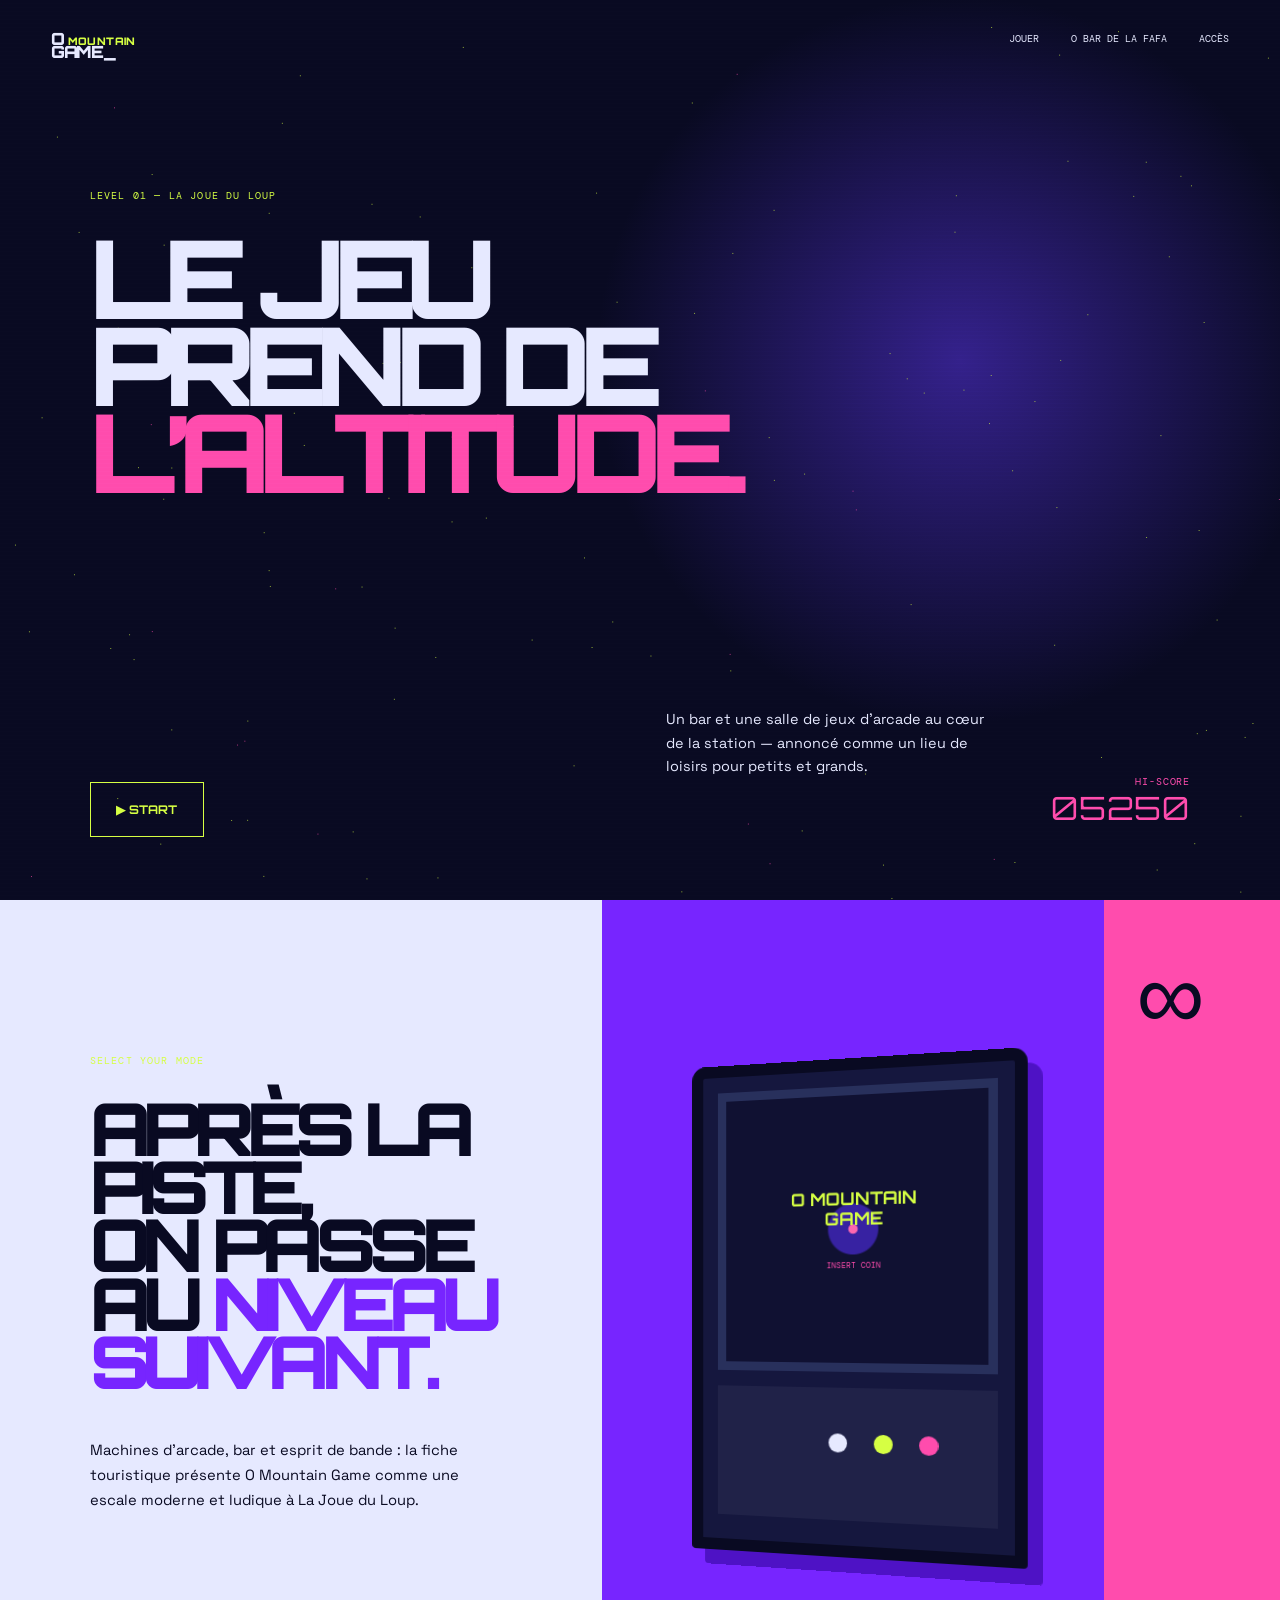
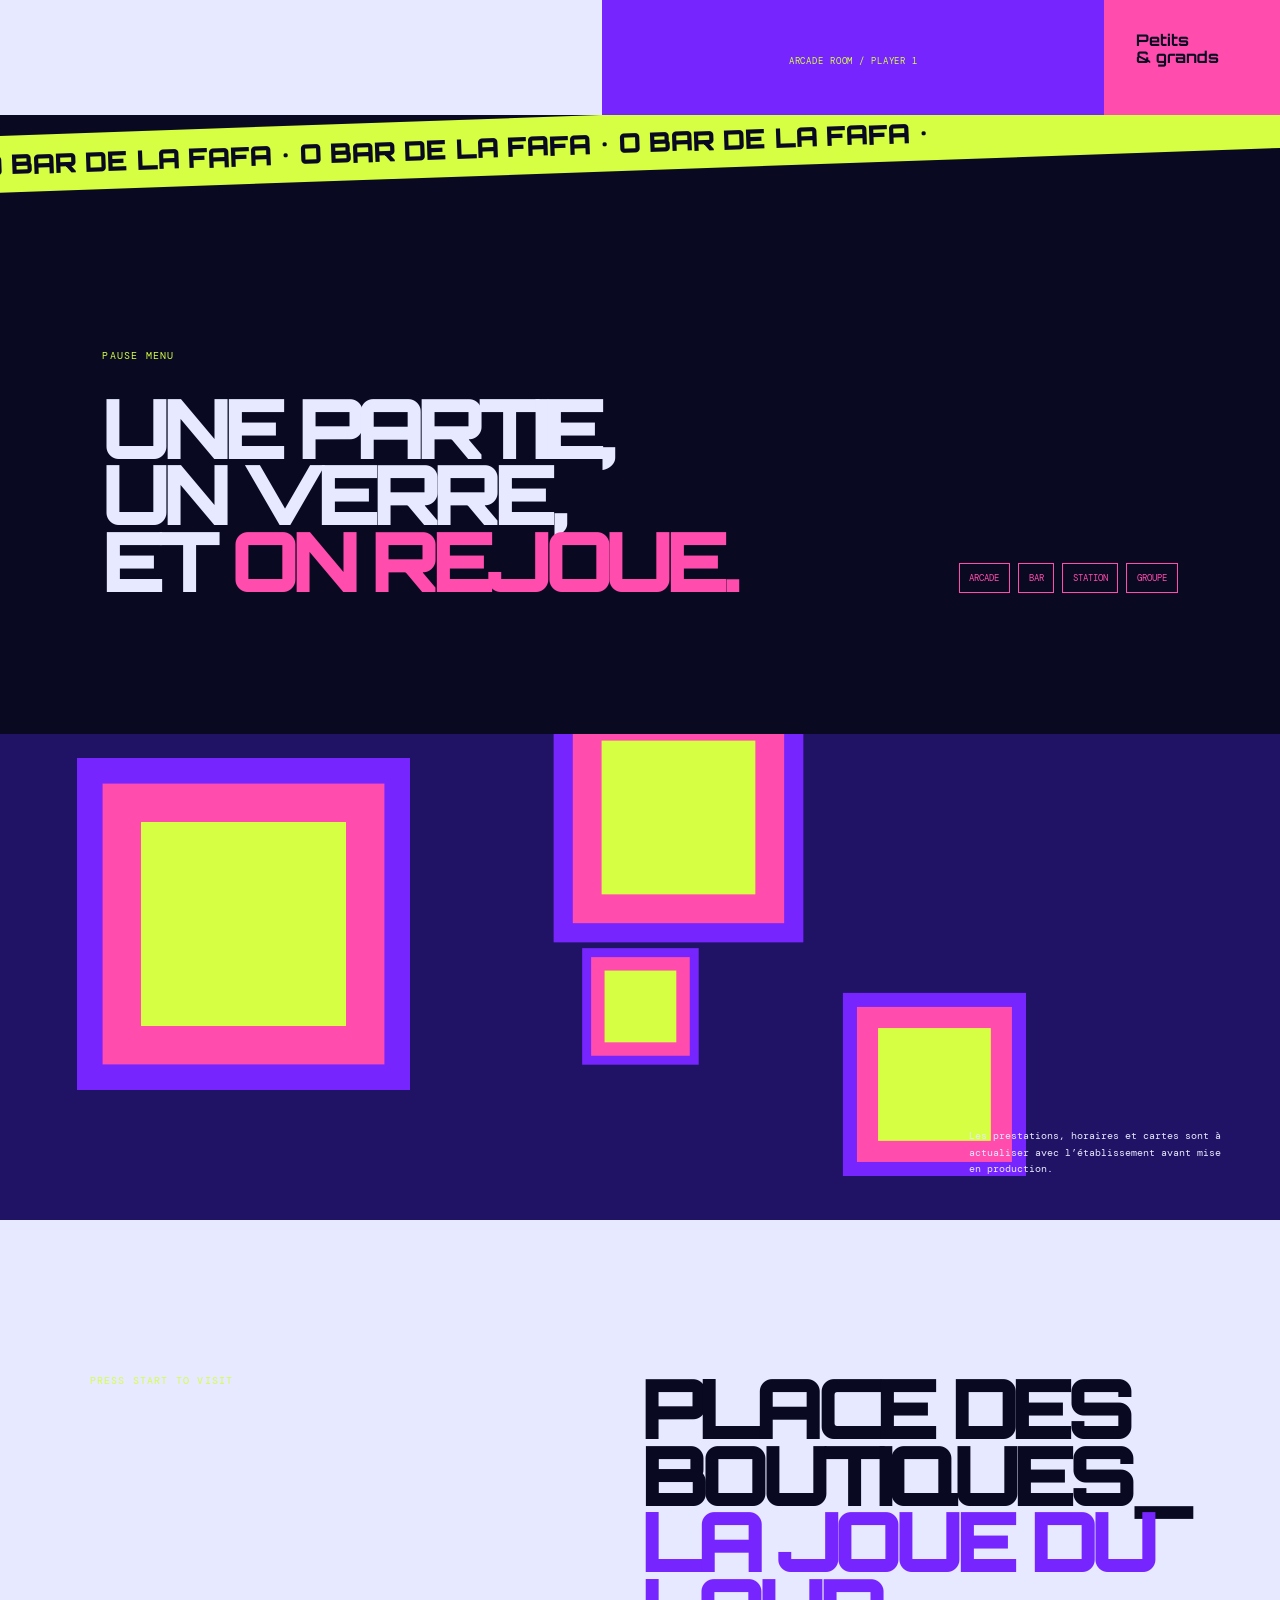
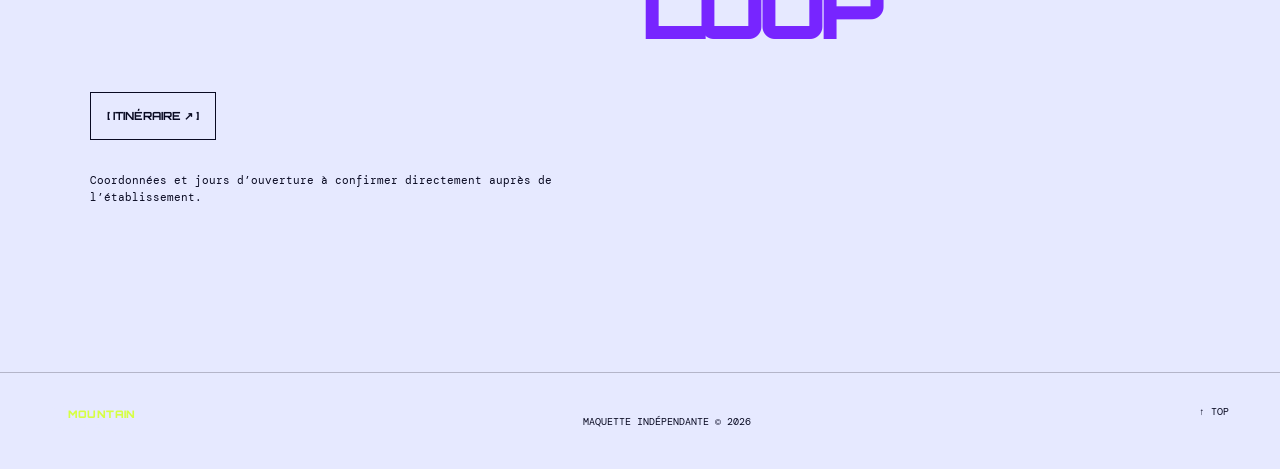
==== index.html @ 8b7647b2 "feat: publish O Mountain Game independent showcase" ====
<!doctype html><html lang="fr"><head><meta charset="utf-8"><meta name="viewport" content="width=device-width,initial-scale=1"><meta name="description" content="Maquette indépendante O Mountain Game, La Joue du Loup."><title>O Mountain Game — La Joue du Loup</title><link rel="preconnect" href="https://fonts.googleapis.com"><link rel="preconnect" href="https://fonts.gstatic.com" crossorigin><link href="https://fonts.googleapis.com/css2?family=DM+Mono&family=Orbitron:wght@500;700;900&family=Space+Grotesk:wght@400;500;700&display=swap" rel="stylesheet"><link rel="stylesheet" href="style.css"></head><body><div class="scan"></div><header><a href="#top" class="wordmark">O <span>MOUNTAIN</span><br>GAME_</a><button aria-controls="nav" aria-expanded="false">[ MENU ]</button><nav id="nav"><a href="#jouer">Jouer</a><a href="#bar">O Bar de la Fafa</a><a href="#venir">Accès</a></nav></header><main id="top"><section class="hero"><canvas id="stars" aria-hidden="true"></canvas><p class="level">LEVEL 01 — LA JOUE DU LOUP</p><h1>LE JEU<br>PREND DE<br><i>L’ALTITUDE.</i></h1><p>Un bar et une salle de jeux d’arcade au cœur de la station — annoncé comme un lieu de loisirs pour petits et grands.</p><a href="#jouer" class="start">▶ START</a><div class="score">HI-SCORE<br><strong>05250</strong></div></section><section id="jouer" class="grid"><article class="copy"><p class="level">SELECT YOUR MODE</p><h2>APRÈS LA PISTE,<br>ON PASSE<br>AU <i>NIVEAU SUIVANT.</i></h2><p>Machines d’arcade, bar et esprit de bande : la fiche touristique présente O Mountain Game comme une escale moderne et ludique à La Joue du Loup.</p></article><article class="arcade"><div class="cabinet"><div class="screen"><span>O MOUNTAIN<br>GAME</span><b>INSERT COIN</b></div><div class="controls"><i></i><i></i><i></i></div></div><small>ARCADE ROOM / PLAYER 1</small></article><article class="fact"><b>∞</b><p>Petits<br>& grands</p></article></section><section id="bar" class="bar"><div class="ticker">O BAR DE LA FAFA • O BAR DE LA FAFA • O BAR DE LA FAFA •</div><div class="bar-content"><div><p class="level">PAUSE MENU</p><h2>UNE PARTIE,<br>UN VERRE,<br>ET <i>ON REJOUE.</i></h2></div><div class="chips"><span>ARCADE</span><span>BAR</span><span>STATION</span><span>GROUPE</span></div></div></section><section class="pixels"><div class="p p1"></div><div class="p p2"></div><div class="p p3"></div><div class="p p4"></div><p>Les prestations, horaires et cartes sont à actualiser avec l’établissement avant mise en production.</p></section><section id="venir" class="contact"><p class="level">PRESS START TO VISIT</p><h2>PLACE DES<br>BOUTIQUES_<br><i>LA JOUE DU LOUP</i></h2><div><a href="https://maps.google.com/?q=O+Mountain+Game+La+Joue+du+Loup" target="_blank" rel="noopener">[ ITINÉRAIRE ↗ ]</a><p>Coordonnées et jours d’ouverture à confirmer directement auprès de l’établissement.</p></div></section></main><footer><a href="#top" class="wordmark">O <span>MOUNTAIN</span><br>GAME_</a><p>MAQUETTE INDÉPENDANTE © 2026</p><a href="#top">↑ TOP</a></footer><script src="app.js"></script></body></html>
---- style.css ----
:root{--void:#090a22;--purple:#7725ff;--acid:#d6ff43;--pink:#ff4cad;--ice:#e6e9ff}*{box-sizing:border-box}html{scroll-behavior:smooth}body{margin:0;background:var(--void);color:var(--ice);font-family:"Space Grotesk",sans-serif;overflow-x:hidden}.scan{position:fixed;z-index:8;pointer-events:none;inset:0;background:repeating-linear-gradient(0deg,rgba(255,255,255,.025) 0 1px,transparent 1px 4px);mix-blend-mode:overlay}header{display:flex;justify-content:space-between;align-items:flex-start;position:absolute;z-index:2;width:100%;padding:2rem 4vw}.wordmark{font:900 1.05rem/.8 Orbitron,sans-serif;letter-spacing:-.08em;text-decoration:none;color:var(--ice)}.wordmark span{color:var(--acid);font-size:.65rem;letter-spacing:.04em}header button{display:none;background:none;border:0;color:var(--acid);font:.65rem "DM Mono",monospace}nav{display:flex;gap:2rem}nav a{color:var(--ice);font:.65rem "DM Mono",monospace;text-decoration:none;text-transform:uppercase}.hero{min-height:100vh;position:relative;padding:21vh 7vw 8vw;background:radial-gradient(circle at 75% 40%,#34218b,transparent 33%),var(--void);overflow:hidden}canvas{position:absolute;inset:0;width:100%;height:100%;opacity:.65}.level{font:.62rem "DM Mono",monospace;letter-spacing:.12em;color:var(--acid);margin:0 0 2rem;position:relative;z-index:1}.hero h1,.grid h2,.bar h2,.contact h2{font:900 clamp(3.6rem,8.5vw,9.5rem)/.8 Orbitron,sans-serif;letter-spacing:-.1em;margin:0;position:relative;z-index:1}.hero h1 i,.grid h2 i,.bar h2 i,.contact h2 i{color:var(--pink);font-style:normal}.hero>p:not(.level){max-width:330px;line-height:1.6;font-size:.9rem;position:absolute;bottom:12vh;left:52%;z-index:1}.start{position:absolute;bottom:7vh;left:7vw;border:1px solid var(--acid);padding:1.2rem 1.6rem;color:var(--acid);text-decoration:none;font:700 .75rem Orbitron,sans-serif;z-index:1;transition:.2s}.start:hover{background:var(--acid);color:var(--void);box-shadow:0 0 22px var(--acid)}.score{position:absolute;bottom:8vh;right:7vw;text-align:right;color:var(--pink);font:.6rem "DM Mono",monospace;letter-spacing:.1em;z-index:1}.score strong{font:2rem Orbitron,sans-serif}.grid{background:var(--ice);color:var(--void);display:grid;grid-template-columns:1.2fr 1fr .35fr;min-height:760px}.copy{padding:12vw 7vw}.grid h2{font-size:clamp(3rem,5.7vw,6.5rem)}.grid h2 i{color:var(--purple)}.copy>p:last-child{max-width:370px;font-size:.92rem;line-height:1.7;margin:3rem 0}.arcade{background:var(--purple);display:flex;flex-direction:column;align-items:center;justify-content:center;padding:2rem;position:relative;overflow:hidden}.cabinet{width:min(27vw,340px);height:min(40vw,500px);border:12px solid var(--void);border-radius:14px 14px 4px 4px;background:#15173e;box-shadow:14px 15px 0 #4e12c5;transform:perspective(700px) rotateY(-10deg)}.screen{height:60%;background:radial-gradient(circle,#fc67af 0 2%,#3722a2 3% 13%,#101132 14%);border:9px solid #28305c;margin:16px;display:flex;align-items:center;justify-content:center;flex-direction:column;text-align:center;color:var(--acid);font:700 1.1rem Orbitron,sans-serif;line-height:1.15}.screen b{font:.48rem "DM Mono",monospace;color:var(--pink);margin-top:2rem;animation:blink 1s infinite}.controls{height:28%;background:#202248;margin:0 16px;position:relative}.controls i{width:19px;height:19px;border-radius:50%;background:var(--pink);display:block;position:absolute;top:35%;right:20%}.controls i:nth-child(2){right:36%;background:var(--acid)}.controls i:nth-child(3){right:52%;background:var(--ice)}.arcade small{position:absolute;bottom:3rem;font:.55rem "DM Mono",monospace;color:var(--acid);letter-spacing:.1em}.fact{background:var(--pink);padding:2rem;display:flex;flex-direction:column;justify-content:space-between}.fact b{font:6rem Orbitron,sans-serif}.fact p{font:700 1rem Orbitron,sans-serif;line-height:1.1}.bar{background:var(--void);color:var(--ice);overflow:hidden}.ticker{white-space:nowrap;background:var(--acid);color:var(--void);font:900 1.6rem Orbitron,sans-serif;padding:.7rem;transform:rotate(-2deg) scale(1.05)}.bar-content{display:flex;justify-content:space-between;align-items:end;padding:14vw 8vw 11vw}.bar h2{font-size:clamp(3rem,6.5vw,7.5rem)}.chips{display:flex;max-width:220px;flex-wrap:wrap;gap:.5rem}.chips span{border:1px solid var(--pink);color:var(--pink);padding:.5rem .6rem;font:.57rem "DM Mono",monospace}.pixels{height:38vw;min-height:380px;position:relative;background:#201264;overflow:hidden}.pixels .p{position:absolute;background:var(--acid);width:16vw;height:16vw;box-shadow:0 0 0 3vw var(--pink),0 0 0 5vw var(--purple)}.p1{left:11%;top:18%}.p2{right:19%;bottom:7%;transform:scale(.55)}.p3{right:39%;top:-4%;transform:scale(.75)}.p4{left:42%;bottom:23%;transform:scale(.35)}.pixels p{position:absolute;bottom:2rem;right:4vw;max-width:260px;color:var(--ice);font:.65rem "DM Mono",monospace;line-height:1.6}.contact{padding:12vw 7vw;background:var(--ice);color:var(--void);display:grid;grid-template-columns:1.4fr .6fr;gap:4vw}.contact h2{font-size:clamp(3.2rem,6.5vw,7rem)}.contact h2 i{color:var(--purple)}.contact div{align-self:end}.contact a{font:700 .7rem Orbitron,sans-serif;color:var(--void);text-decoration:none;border:1px solid var(--void);padding:1rem;display:inline-block}.contact div p{font:.7rem "DM Mono",monospace;line-height:1.6;margin-top:2rem}footer{background:var(--ice);color:var(--void);padding:2rem 4vw;border-top:1px solid #b4b5c9;display:flex;justify-content:space-between;font:.6rem "DM Mono",monospace}footer>a:last-child{color:inherit;text-decoration:none}@keyframes blink{50%{opacity:0}}@media(max-width:700px){header{padding:1.5rem 6vw}header button{display:block}nav{display:none}nav.open{display:flex;position:absolute;top:0;right:0;background:var(--purple);padding:4rem 2rem 2rem;flex-direction:column}.hero{padding:20vh 7vw 7vw}.hero h1{font-size:3.7rem}.hero>p:not(.level){position:relative;bottom:auto;left:auto;margin-top:6vh}.start{bottom:8vh}.score{bottom:8vh;right:7vw}.grid{display:block}.copy{padding:20vw 7vw}.grid h2{font-size:3rem}.arcade{height:130vw}.cabinet{width:58vw;height:86vw}.fact{height:30vw;display:block}.fact b{font-size:3rem}.fact p{margin:0}.bar-content{display:block;padding:18vw 7vw}.bar h2{font-size:3rem}.chips{margin-top:4rem}.pixels{height:70vw;min-height:320px}.contact{display:block;padding:18vw 7vw}.contact h2{font-size:3rem}.contact div{margin-top:13vw}footer{display:block;padding:7vw}footer p{margin:1.5rem 0}}
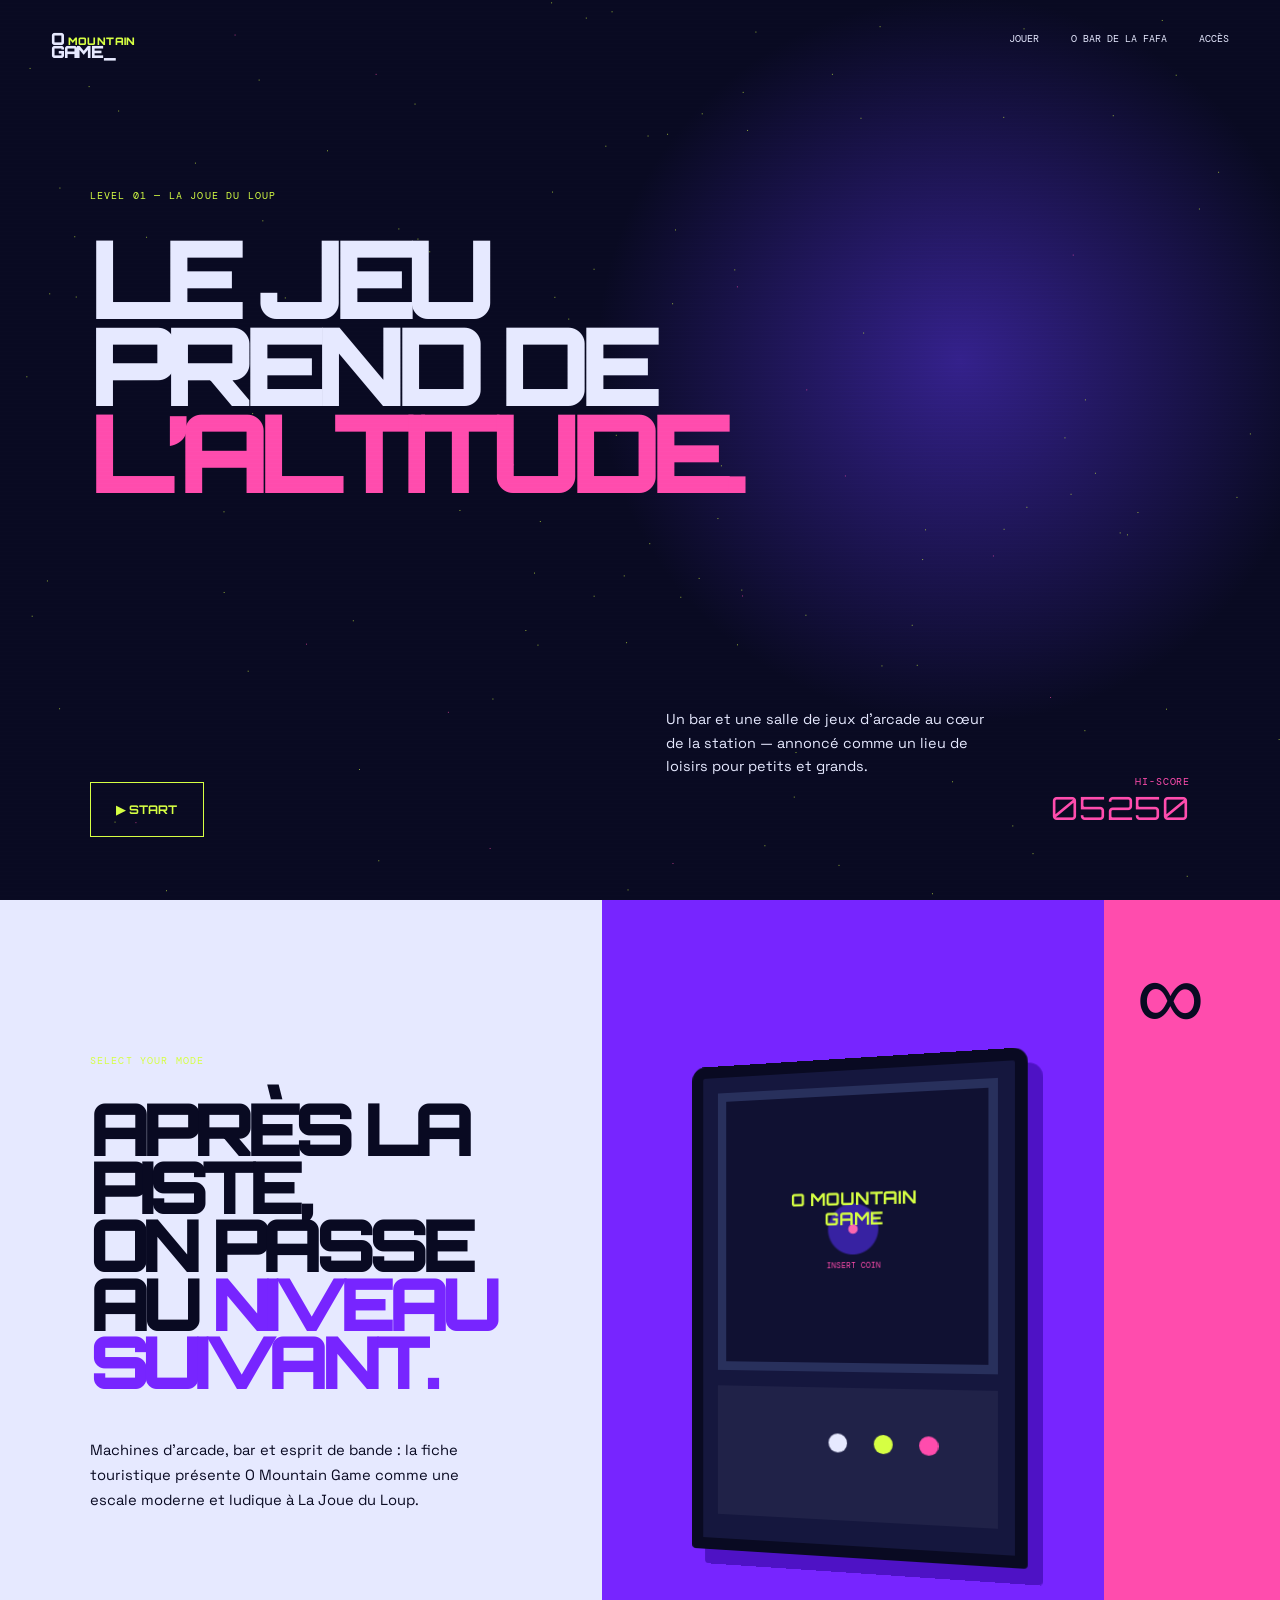
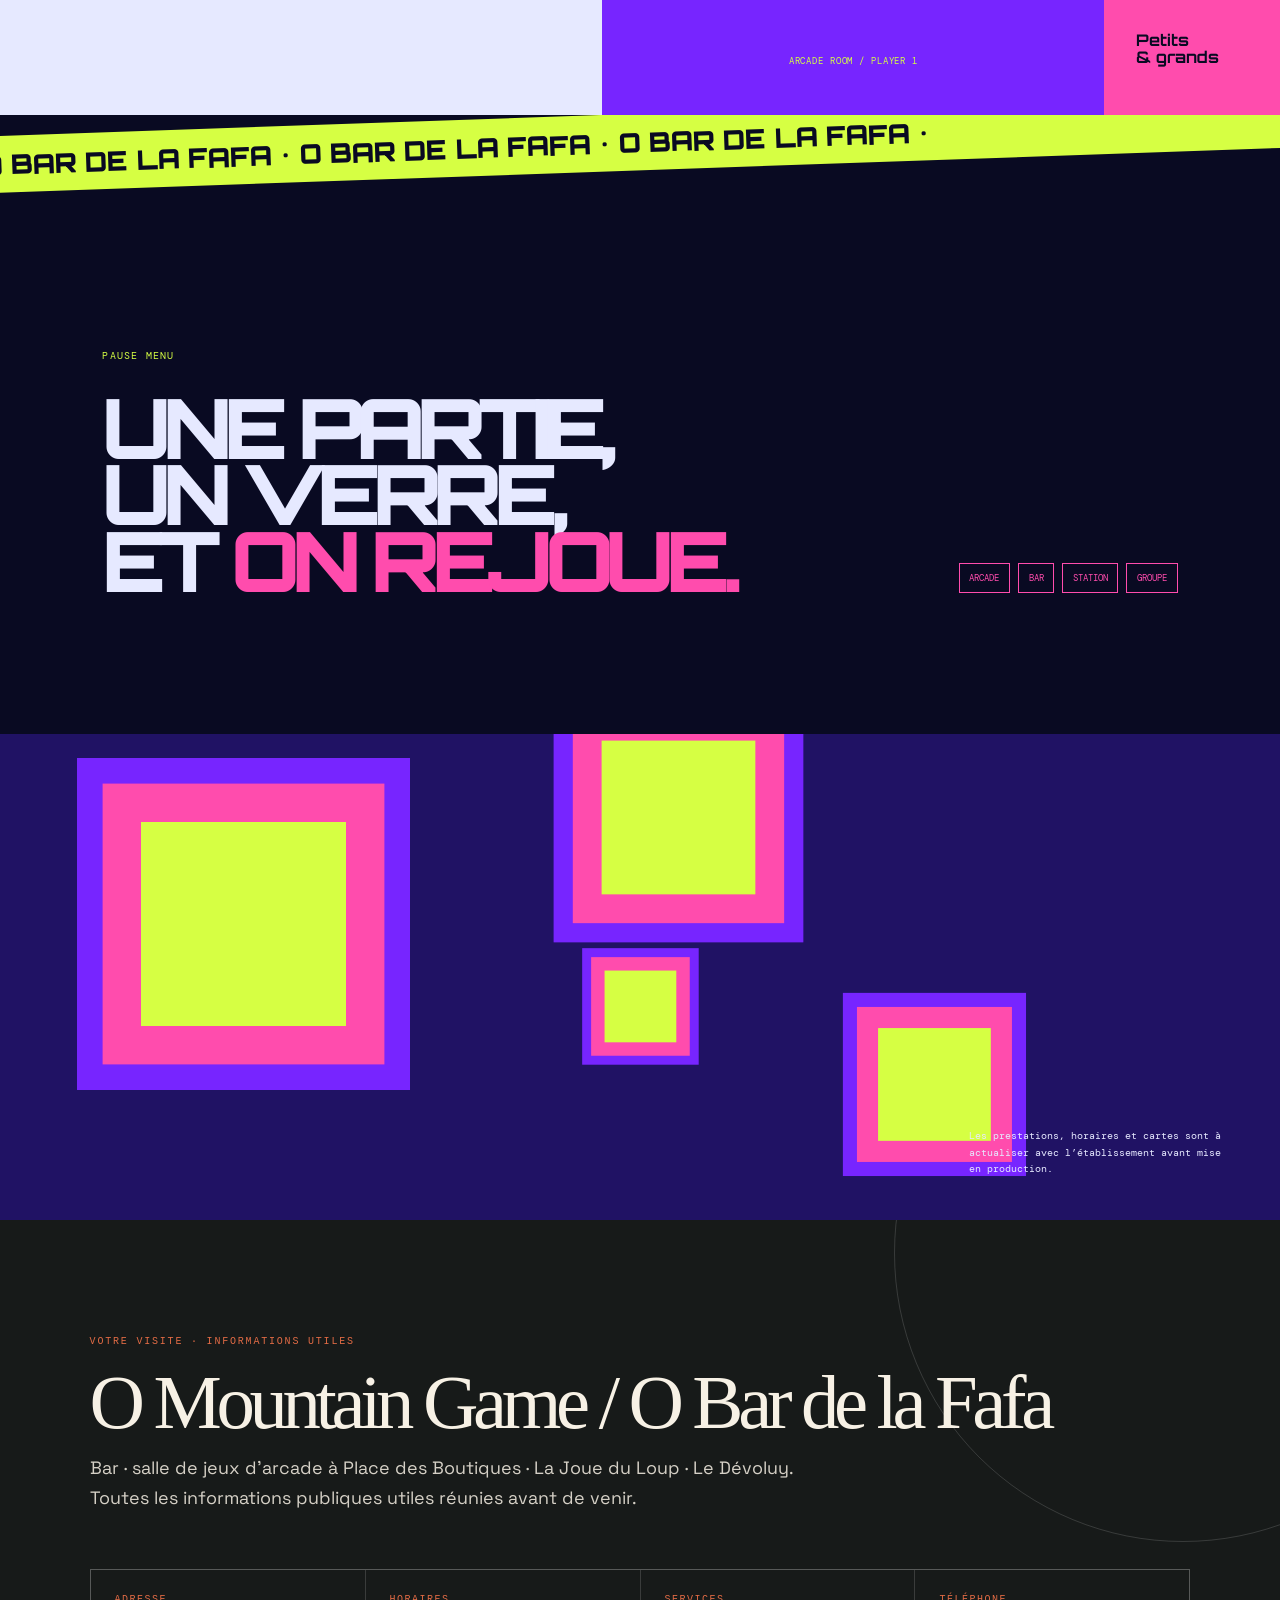
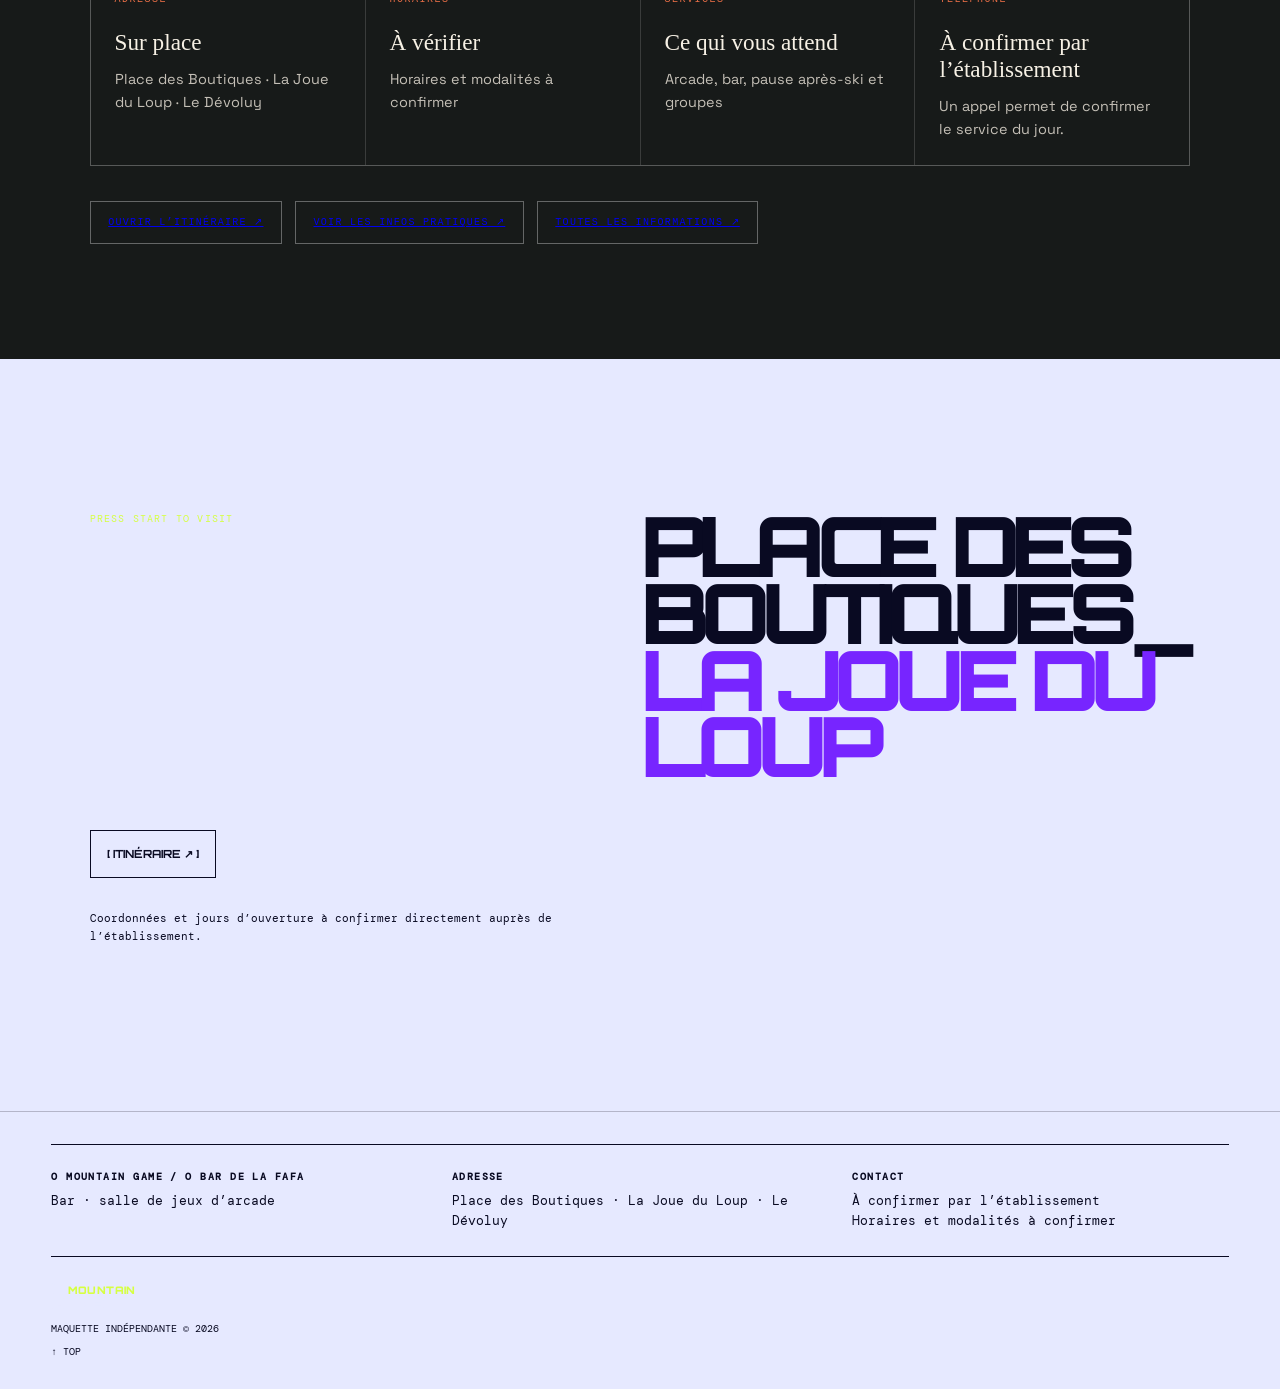
==== commit 3522581a: "Complete practical information and local footer" ====
--- a/index.html
+++ b/index.html
@@ -1 +1,115 @@
-<!doctype html><html lang="fr"><head><meta charset="utf-8"><meta name="viewport" content="width=device-width,initial-scale=1"><meta name="description" content="Maquette indépendante O Mountain Game, La Joue du Loup."><title>O Mountain Game — La Joue du Loup</title><link rel="preconnect" href="https://fonts.googleapis.com"><link rel="preconnect" href="https://fonts.gstatic.com" crossorigin><link href="https://fonts.googleapis.com/css2?family=DM+Mono&family=Orbitron:wght@500;700;900&family=Space+Grotesk:wght@400;500;700&display=swap" rel="stylesheet"><link rel="stylesheet" href="style.css"></head><body><div class="scan"></div><header><a href="#top" class="wordmark">O <span>MOUNTAIN</span><br>GAME_</a><button aria-controls="nav" aria-expanded="false">[ MENU ]</button><nav id="nav"><a href="#jouer">Jouer</a><a href="#bar">O Bar de la Fafa</a><a href="#venir">Accès</a></nav></header><main id="top"><section class="hero"><canvas id="stars" aria-hidden="true"></canvas><p class="level">LEVEL 01 — LA JOUE DU LOUP</p><h1>LE JEU<br>PREND DE<br><i>L’ALTITUDE.</i></h1><p>Un bar et une salle de jeux d’arcade au cœur de la station — annoncé comme un lieu de loisirs pour petits et grands.</p><a href="#jouer" class="start">▶ START</a><div class="score">HI-SCORE<br><strong>05250</strong></div></section><section id="jouer" class="grid"><article class="copy"><p class="level">SELECT YOUR MODE</p><h2>APRÈS LA PISTE,<br>ON PASSE<br>AU <i>NIVEAU SUIVANT.</i></h2><p>Machines d’arcade, bar et esprit de bande : la fiche touristique présente O Mountain Game comme une escale moderne et ludique à La Joue du Loup.</p></article><article class="arcade"><div class="cabinet"><div class="screen"><span>O MOUNTAIN<br>GAME</span><b>INSERT COIN</b></div><div class="controls"><i></i><i></i><i></i></div></div><small>ARCADE ROOM / PLAYER 1</small></article><article class="fact"><b>∞</b><p>Petits<br>& grands</p></article></section><section id="bar" class="bar"><div class="ticker">O BAR DE LA FAFA • O BAR DE LA FAFA • O BAR DE LA FAFA •</div><div class="bar-content"><div><p class="level">PAUSE MENU</p><h2>UNE PARTIE,<br>UN VERRE,<br>ET <i>ON REJOUE.</i></h2></div><div class="chips"><span>ARCADE</span><span>BAR</span><span>STATION</span><span>GROUPE</span></div></div></section><section class="pixels"><div class="p p1"></div><div class="p p2"></div><div class="p p3"></div><div class="p p4"></div><p>Les prestations, horaires et cartes sont à actualiser avec l’établissement avant mise en production.</p></section><section id="venir" class="contact"><p class="level">PRESS START TO VISIT</p><h2>PLACE DES<br>BOUTIQUES_<br><i>LA JOUE DU LOUP</i></h2><div><a href="https://maps.google.com/?q=O+Mountain+Game+La+Joue+du+Loup" target="_blank" rel="noopener">[ ITINÉRAIRE ↗ ]</a><p>Coordonnées et jours d’ouverture à confirmer directement auprès de l’établissement.</p></div></section></main><footer><a href="#top" class="wordmark">O <span>MOUNTAIN</span><br>GAME_</a><p>MAQUETTE INDÉPENDANTE © 2026</p><a href="#top">↑ TOP</a></footer><script src="app.js"></script></body></html>
+<!doctype html>
+<html lang="fr">
+  <head>
+    <meta charset="utf-8" />
+    <meta name="viewport" content="width=device-width,initial-scale=1" />
+    <meta
+      name="description"
+      content="Maquette indépendante O Mountain Game, La Joue du Loup."
+    />
+    <title>O Mountain Game — La Joue du Loup</title>
+    <link rel="preconnect" href="https://fonts.googleapis.com" />
+    <link rel="preconnect" href="https://fonts.gstatic.com" crossorigin />
+    <link
+      href="https://fonts.googleapis.com/css2?family=DM+Mono&family=Orbitron:wght@500;700;900&family=Space+Grotesk:wght@400;500;700&display=swap"
+      rel="stylesheet"
+    />
+    <link rel="stylesheet" href="style.css" />
+  </head>
+  <body>
+    <div class="scan"></div>
+    <header>
+      <a href="#top" class="wordmark">O <span>MOUNTAIN</span><br />GAME_</a
+      ><button aria-controls="nav" aria-expanded="false">[ MENU ]</button>
+      <nav id="nav">
+        <a href="#jouer">Jouer</a><a href="#bar">O Bar de la Fafa</a
+        ><a href="#venir">Accès</a>
+      </nav>
+    </header>
+    <main id="top">
+      <section class="hero">
+        <canvas id="stars" aria-hidden="true"></canvas>
+        <p class="level">LEVEL 01 — LA JOUE DU LOUP</p>
+        <h1>LE JEU<br />PREND DE<br /><i>L’ALTITUDE.</i></h1>
+        <p>
+          Un bar et une salle de jeux d’arcade au cœur de la station — annoncé
+          comme un lieu de loisirs pour petits et grands.
+        </p>
+        <a href="#jouer" class="start">▶ START</a>
+        <div class="score">HI-SCORE<br /><strong>05250</strong></div>
+      </section>
+      <section id="jouer" class="grid">
+        <article class="copy">
+          <p class="level">SELECT YOUR MODE</p>
+          <h2>APRÈS LA PISTE,<br />ON PASSE<br />AU <i>NIVEAU SUIVANT.</i></h2>
+          <p>
+            Machines d’arcade, bar et esprit de bande : la fiche touristique
+            présente O Mountain Game comme une escale moderne et ludique à La
+            Joue du Loup.
+          </p>
+        </article>
+        <article class="arcade">
+          <div class="cabinet">
+            <div class="screen">
+              <span>O MOUNTAIN<br />GAME</span><b>INSERT COIN</b>
+            </div>
+            <div class="controls"><i></i><i></i><i></i></div>
+          </div>
+          <small>ARCADE ROOM / PLAYER 1</small>
+        </article>
+        <article class="fact">
+          <b>∞</b>
+          <p>Petits<br />& grands</p>
+        </article>
+      </section>
+      <section id="bar" class="bar">
+        <div class="ticker">
+          O BAR DE LA FAFA • O BAR DE LA FAFA • O BAR DE LA FAFA •
+        </div>
+        <div class="bar-content">
+          <div>
+            <p class="level">PAUSE MENU</p>
+            <h2>UNE PARTIE,<br />UN VERRE,<br />ET <i>ON REJOUE.</i></h2>
+          </div>
+          <div class="chips">
+            <span>ARCADE</span><span>BAR</span><span>STATION</span
+            ><span>GROUPE</span>
+          </div>
+        </div>
+      </section>
+      <section class="pixels">
+        <div class="p p1"></div>
+        <div class="p p2"></div>
+        <div class="p p3"></div>
+        <div class="p p4"></div>
+        <p>
+          Les prestations, horaires et cartes sont à actualiser avec
+          l’établissement avant mise en production.
+        </p>
+      </section>
+      <section id="venir" class="contact">
+        <p class="level">PRESS START TO VISIT</p>
+        <h2>PLACE DES<br />BOUTIQUES_<br /><i>LA JOUE DU LOUP</i></h2>
+        <div>
+          <a
+            href="https://maps.google.com/?q=O+Mountain+Game+La+Joue+du+Loup"
+            target="_blank"
+            rel="noopener"
+            >[ ITINÉRAIRE ↗ ]</a
+          >
+          <p>
+            Coordonnées et jours d’ouverture à confirmer directement auprès de
+            l’établissement.
+          </p>
+        </div>
+      </section>
+    </main>
+    <footer>
+      <a href="#top" class="wordmark">O <span>MOUNTAIN</span><br />GAME_</a>
+      <p>MAQUETTE INDÉPENDANTE © 2026</p>
+      <a href="#top">↑ TOP</a>
+    </footer>
+    <script src="app.js"></script>
+<script src="site-enhance.js"></script>
+</body>
+</html>
--- a/style.css
+++ b/style.css
@@ -1 +1,746 @@
-:root{--void:#090a22;--purple:#7725ff;--acid:#d6ff43;--pink:#ff4cad;--ice:#e6e9ff}*{box-sizing:border-box}html{scroll-behavior:smooth}body{margin:0;background:var(--void);color:var(--ice);font-family:"Space Grotesk",sans-serif;overflow-x:hidden}.scan{position:fixed;z-index:8;pointer-events:none;inset:0;background:repeating-linear-gradient(0deg,rgba(255,255,255,.025) 0 1px,transparent 1px 4px);mix-blend-mode:overlay}header{display:flex;justify-content:space-between;align-items:flex-start;position:absolute;z-index:2;width:100%;padding:2rem 4vw}.wordmark{font:900 1.05rem/.8 Orbitron,sans-serif;letter-spacing:-.08em;text-decoration:none;color:var(--ice)}.wordmark span{color:var(--acid);font-size:.65rem;letter-spacing:.04em}header button{display:none;background:none;border:0;color:var(--acid);font:.65rem "DM Mono",monospace}nav{display:flex;gap:2rem}nav a{color:var(--ice);font:.65rem "DM Mono",monospace;text-decoration:none;text-transform:uppercase}.hero{min-height:100vh;position:relative;padding:21vh 7vw 8vw;background:radial-gradient(circle at 75% 40%,#34218b,transparent 33%),var(--void);overflow:hidden}canvas{position:absolute;inset:0;width:100%;height:100%;opacity:.65}.level{font:.62rem "DM Mono",monospace;letter-spacing:.12em;color:var(--acid);margin:0 0 2rem;position:relative;z-index:1}.hero h1,.grid h2,.bar h2,.contact h2{font:900 clamp(3.6rem,8.5vw,9.5rem)/.8 Orbitron,sans-serif;letter-spacing:-.1em;margin:0;position:relative;z-index:1}.hero h1 i,.grid h2 i,.bar h2 i,.contact h2 i{color:var(--pink);font-style:normal}.hero>p:not(.level){max-width:330px;line-height:1.6;font-size:.9rem;position:absolute;bottom:12vh;left:52%;z-index:1}.start{position:absolute;bottom:7vh;left:7vw;border:1px solid var(--acid);padding:1.2rem 1.6rem;color:var(--acid);text-decoration:none;font:700 .75rem Orbitron,sans-serif;z-index:1;transition:.2s}.start:hover{background:var(--acid);color:var(--void);box-shadow:0 0 22px var(--acid)}.score{position:absolute;bottom:8vh;right:7vw;text-align:right;color:var(--pink);font:.6rem "DM Mono",monospace;letter-spacing:.1em;z-index:1}.score strong{font:2rem Orbitron,sans-serif}.grid{background:var(--ice);color:var(--void);display:grid;grid-template-columns:1.2fr 1fr .35fr;min-height:760px}.copy{padding:12vw 7vw}.grid h2{font-size:clamp(3rem,5.7vw,6.5rem)}.grid h2 i{color:var(--purple)}.copy>p:last-child{max-width:370px;font-size:.92rem;line-height:1.7;margin:3rem 0}.arcade{background:var(--purple);display:flex;flex-direction:column;align-items:center;justify-content:center;padding:2rem;position:relative;overflow:hidden}.cabinet{width:min(27vw,340px);height:min(40vw,500px);border:12px solid var(--void);border-radius:14px 14px 4px 4px;background:#15173e;box-shadow:14px 15px 0 #4e12c5;transform:perspective(700px) rotateY(-10deg)}.screen{height:60%;background:radial-gradient(circle,#fc67af 0 2%,#3722a2 3% 13%,#101132 14%);border:9px solid #28305c;margin:16px;display:flex;align-items:center;justify-content:center;flex-direction:column;text-align:center;color:var(--acid);font:700 1.1rem Orbitron,sans-serif;line-height:1.15}.screen b{font:.48rem "DM Mono",monospace;color:var(--pink);margin-top:2rem;animation:blink 1s infinite}.controls{height:28%;background:#202248;margin:0 16px;position:relative}.controls i{width:19px;height:19px;border-radius:50%;background:var(--pink);display:block;position:absolute;top:35%;right:20%}.controls i:nth-child(2){right:36%;background:var(--acid)}.controls i:nth-child(3){right:52%;background:var(--ice)}.arcade small{position:absolute;bottom:3rem;font:.55rem "DM Mono",monospace;color:var(--acid);letter-spacing:.1em}.fact{background:var(--pink);padding:2rem;display:flex;flex-direction:column;justify-content:space-between}.fact b{font:6rem Orbitron,sans-serif}.fact p{font:700 1rem Orbitron,sans-serif;line-height:1.1}.bar{background:var(--void);color:var(--ice);overflow:hidden}.ticker{white-space:nowrap;background:var(--acid);color:var(--void);font:900 1.6rem Orbitron,sans-serif;padding:.7rem;transform:rotate(-2deg) scale(1.05)}.bar-content{display:flex;justify-content:space-between;align-items:end;padding:14vw 8vw 11vw}.bar h2{font-size:clamp(3rem,6.5vw,7.5rem)}.chips{display:flex;max-width:220px;flex-wrap:wrap;gap:.5rem}.chips span{border:1px solid var(--pink);color:var(--pink);padding:.5rem .6rem;font:.57rem "DM Mono",monospace}.pixels{height:38vw;min-height:380px;position:relative;background:#201264;overflow:hidden}.pixels .p{position:absolute;background:var(--acid);width:16vw;height:16vw;box-shadow:0 0 0 3vw var(--pink),0 0 0 5vw var(--purple)}.p1{left:11%;top:18%}.p2{right:19%;bottom:7%;transform:scale(.55)}.p3{right:39%;top:-4%;transform:scale(.75)}.p4{left:42%;bottom:23%;transform:scale(.35)}.pixels p{position:absolute;bottom:2rem;right:4vw;max-width:260px;color:var(--ice);font:.65rem "DM Mono",monospace;line-height:1.6}.contact{padding:12vw 7vw;background:var(--ice);color:var(--void);display:grid;grid-template-columns:1.4fr .6fr;gap:4vw}.contact h2{font-size:clamp(3.2rem,6.5vw,7rem)}.contact h2 i{color:var(--purple)}.contact div{align-self:end}.contact a{font:700 .7rem Orbitron,sans-serif;color:var(--void);text-decoration:none;border:1px solid var(--void);padding:1rem;display:inline-block}.contact div p{font:.7rem "DM Mono",monospace;line-height:1.6;margin-top:2rem}footer{background:var(--ice);color:var(--void);padding:2rem 4vw;border-top:1px solid #b4b5c9;display:flex;justify-content:space-between;font:.6rem "DM Mono",monospace}footer>a:last-child{color:inherit;text-decoration:none}@keyframes blink{50%{opacity:0}}@media(max-width:700px){header{padding:1.5rem 6vw}header button{display:block}nav{display:none}nav.open{display:flex;position:absolute;top:0;right:0;background:var(--purple);padding:4rem 2rem 2rem;flex-direction:column}.hero{padding:20vh 7vw 7vw}.hero h1{font-size:3.7rem}.hero>p:not(.level){position:relative;bottom:auto;left:auto;margin-top:6vh}.start{bottom:8vh}.score{bottom:8vh;right:7vw}.grid{display:block}.copy{padding:20vw 7vw}.grid h2{font-size:3rem}.arcade{height:130vw}.cabinet{width:58vw;height:86vw}.fact{height:30vw;display:block}.fact b{font-size:3rem}.fact p{margin:0}.bar-content{display:block;padding:18vw 7vw}.bar h2{font-size:3rem}.chips{margin-top:4rem}.pixels{height:70vw;min-height:320px}.contact{display:block;padding:18vw 7vw}.contact h2{font-size:3rem}.contact div{margin-top:13vw}footer{display:block;padding:7vw}footer p{margin:1.5rem 0}}
+:root {
+  --void: #090a22;
+  --purple: #7725ff;
+  --acid: #d6ff43;
+  --pink: #ff4cad;
+  --ice: #e6e9ff;
+}
+* {
+  box-sizing: border-box;
+}
+html {
+  scroll-behavior: smooth;
+}
+body {
+  margin: 0;
+  background: var(--void);
+  color: var(--ice);
+  font-family: "Space Grotesk", sans-serif;
+  overflow-x: hidden;
+}
+.scan {
+  position: fixed;
+  z-index: 8;
+  pointer-events: none;
+  inset: 0;
+  background: repeating-linear-gradient(
+    0deg,
+    rgba(255, 255, 255, 0.025) 0 1px,
+    transparent 1px 4px
+  );
+  mix-blend-mode: overlay;
+}
+header {
+  display: flex;
+  justify-content: space-between;
+  align-items: flex-start;
+  position: absolute;
+  z-index: 2;
+  width: 100%;
+  padding: 2rem 4vw;
+}
+.wordmark {
+  font:
+    900 1.05rem/0.8 Orbitron,
+    sans-serif;
+  letter-spacing: -0.08em;
+  text-decoration: none;
+  color: var(--ice);
+}
+.wordmark span {
+  color: var(--acid);
+  font-size: 0.65rem;
+  letter-spacing: 0.04em;
+}
+header button {
+  display: none;
+  background: none;
+  border: 0;
+  color: var(--acid);
+  font:
+    0.65rem "DM Mono",
+    monospace;
+}
+nav {
+  display: flex;
+  gap: 2rem;
+}
+nav a {
+  color: var(--ice);
+  font:
+    0.65rem "DM Mono",
+    monospace;
+  text-decoration: none;
+  text-transform: uppercase;
+}
+.hero {
+  min-height: 100vh;
+  position: relative;
+  padding: 21vh 7vw 8vw;
+  background:
+    radial-gradient(circle at 75% 40%, #34218b, transparent 33%), var(--void);
+  overflow: hidden;
+}
+canvas {
+  position: absolute;
+  inset: 0;
+  width: 100%;
+  height: 100%;
+  opacity: 0.65;
+}
+.level {
+  font:
+    0.62rem "DM Mono",
+    monospace;
+  letter-spacing: 0.12em;
+  color: var(--acid);
+  margin: 0 0 2rem;
+  position: relative;
+  z-index: 1;
+}
+.hero h1,
+.grid h2,
+.bar h2,
+.contact h2 {
+  font:
+    900 clamp(3.6rem, 8.5vw, 9.5rem)/0.8 Orbitron,
+    sans-serif;
+  letter-spacing: -0.1em;
+  margin: 0;
+  position: relative;
+  z-index: 1;
+}
+.hero h1 i,
+.grid h2 i,
+.bar h2 i,
+.contact h2 i {
+  color: var(--pink);
+  font-style: normal;
+}
+.hero > p:not(.level) {
+  max-width: 330px;
+  line-height: 1.6;
+  font-size: 0.9rem;
+  position: absolute;
+  bottom: 12vh;
+  left: 52%;
+  z-index: 1;
+}
+.start {
+  position: absolute;
+  bottom: 7vh;
+  left: 7vw;
+  border: 1px solid var(--acid);
+  padding: 1.2rem 1.6rem;
+  color: var(--acid);
+  text-decoration: none;
+  font:
+    700 0.75rem Orbitron,
+    sans-serif;
+  z-index: 1;
+  transition: 0.2s;
+}
+.start:hover {
+  background: var(--acid);
+  color: var(--void);
+  box-shadow: 0 0 22px var(--acid);
+}
+.score {
+  position: absolute;
+  bottom: 8vh;
+  right: 7vw;
+  text-align: right;
+  color: var(--pink);
+  font:
+    0.6rem "DM Mono",
+    monospace;
+  letter-spacing: 0.1em;
+  z-index: 1;
+}
+.score strong {
+  font:
+    2rem Orbitron,
+    sans-serif;
+}
+.grid {
+  background: var(--ice);
+  color: var(--void);
+  display: grid;
+  grid-template-columns: 1.2fr 1fr 0.35fr;
+  min-height: 760px;
+}
+.copy {
+  padding: 12vw 7vw;
+}
+.grid h2 {
+  font-size: clamp(3rem, 5.7vw, 6.5rem);
+}
+.grid h2 i {
+  color: var(--purple);
+}
+.copy > p:last-child {
+  max-width: 370px;
+  font-size: 0.92rem;
+  line-height: 1.7;
+  margin: 3rem 0;
+}
+.arcade {
+  background: var(--purple);
+  display: flex;
+  flex-direction: column;
+  align-items: center;
+  justify-content: center;
+  padding: 2rem;
+  position: relative;
+  overflow: hidden;
+}
+.cabinet {
+  width: min(27vw, 340px);
+  height: min(40vw, 500px);
+  border: 12px solid var(--void);
+  border-radius: 14px 14px 4px 4px;
+  background: #15173e;
+  box-shadow: 14px 15px 0 #4e12c5;
+  transform: perspective(700px) rotateY(-10deg);
+}
+.screen {
+  height: 60%;
+  background: radial-gradient(
+    circle,
+    #fc67af 0 2%,
+    #3722a2 3% 13%,
+    #101132 14%
+  );
+  border: 9px solid #28305c;
+  margin: 16px;
+  display: flex;
+  align-items: center;
+  justify-content: center;
+  flex-direction: column;
+  text-align: center;
+  color: var(--acid);
+  font:
+    700 1.1rem Orbitron,
+    sans-serif;
+  line-height: 1.15;
+}
+.screen b {
+  font:
+    0.48rem "DM Mono",
+    monospace;
+  color: var(--pink);
+  margin-top: 2rem;
+  animation: blink 1s infinite;
+}
+.controls {
+  height: 28%;
+  background: #202248;
+  margin: 0 16px;
+  position: relative;
+}
+.controls i {
+  width: 19px;
+  height: 19px;
+  border-radius: 50%;
+  background: var(--pink);
+  display: block;
+  position: absolute;
+  top: 35%;
+  right: 20%;
+}
+.controls i:nth-child(2) {
+  right: 36%;
+  background: var(--acid);
+}
+.controls i:nth-child(3) {
+  right: 52%;
+  background: var(--ice);
+}
+.arcade small {
+  position: absolute;
+  bottom: 3rem;
+  font:
+    0.55rem "DM Mono",
+    monospace;
+  color: var(--acid);
+  letter-spacing: 0.1em;
+}
+.fact {
+  background: var(--pink);
+  padding: 2rem;
+  display: flex;
+  flex-direction: column;
+  justify-content: space-between;
+}
+.fact b {
+  font:
+    6rem Orbitron,
+    sans-serif;
+}
+.fact p {
+  font:
+    700 1rem Orbitron,
+    sans-serif;
+  line-height: 1.1;
+}
+.bar {
+  background: var(--void);
+  color: var(--ice);
+  overflow: hidden;
+}
+.ticker {
+  white-space: nowrap;
+  background: var(--acid);
+  color: var(--void);
+  font:
+    900 1.6rem Orbitron,
+    sans-serif;
+  padding: 0.7rem;
+  transform: rotate(-2deg) scale(1.05);
+}
+.bar-content {
+  display: flex;
+  justify-content: space-between;
+  align-items: end;
+  padding: 14vw 8vw 11vw;
+}
+.bar h2 {
+  font-size: clamp(3rem, 6.5vw, 7.5rem);
+}
+.chips {
+  display: flex;
+  max-width: 220px;
+  flex-wrap: wrap;
+  gap: 0.5rem;
+}
+.chips span {
+  border: 1px solid var(--pink);
+  color: var(--pink);
+  padding: 0.5rem 0.6rem;
+  font:
+    0.57rem "DM Mono",
+    monospace;
+}
+.pixels {
+  height: 38vw;
+  min-height: 380px;
+  position: relative;
+  background: #201264;
+  overflow: hidden;
+}
+.pixels .p {
+  position: absolute;
+  background: var(--acid);
+  width: 16vw;
+  height: 16vw;
+  box-shadow:
+    0 0 0 3vw var(--pink),
+    0 0 0 5vw var(--purple);
+}
+.p1 {
+  left: 11%;
+  top: 18%;
+}
+.p2 {
+  right: 19%;
+  bottom: 7%;
+  transform: scale(0.55);
+}
+.p3 {
+  right: 39%;
+  top: -4%;
+  transform: scale(0.75);
+}
+.p4 {
+  left: 42%;
+  bottom: 23%;
+  transform: scale(0.35);
+}
+.pixels p {
+  position: absolute;
+  bottom: 2rem;
+  right: 4vw;
+  max-width: 260px;
+  color: var(--ice);
+  font:
+    0.65rem "DM Mono",
+    monospace;
+  line-height: 1.6;
+}
+.contact {
+  padding: 12vw 7vw;
+  background: var(--ice);
+  color: var(--void);
+  display: grid;
+  grid-template-columns: 1.4fr 0.6fr;
+  gap: 4vw;
+}
+.contact h2 {
+  font-size: clamp(3.2rem, 6.5vw, 7rem);
+}
+.contact h2 i {
+  color: var(--purple);
+}
+.contact div {
+  align-self: end;
+}
+.contact a {
+  font:
+    700 0.7rem Orbitron,
+    sans-serif;
+  color: var(--void);
+  text-decoration: none;
+  border: 1px solid var(--void);
+  padding: 1rem;
+  display: inline-block;
+}
+.contact div p {
+  font:
+    0.7rem "DM Mono",
+    monospace;
+  line-height: 1.6;
+  margin-top: 2rem;
+}
+footer {
+  background: var(--ice);
+  color: var(--void);
+  padding: 2rem 4vw;
+  border-top: 1px solid #b4b5c9;
+  display: flex;
+  justify-content: space-between;
+  font:
+    0.6rem "DM Mono",
+    monospace;
+}
+footer > a:last-child {
+  color: inherit;
+  text-decoration: none;
+}
+@keyframes blink {
+  50% {
+    opacity: 0;
+  }
+}
+@media (max-width: 700px) {
+  header {
+    padding: 1.5rem 6vw;
+  }
+  header button {
+    display: block;
+  }
+  nav {
+    display: none;
+  }
+  nav.open {
+    display: flex;
+    position: absolute;
+    top: 0;
+    right: 0;
+    background: var(--purple);
+    padding: 4rem 2rem 2rem;
+    flex-direction: column;
+  }
+  .hero {
+    padding: 20vh 7vw 7vw;
+  }
+  .hero h1 {
+    font-size: 3.7rem;
+  }
+  .hero > p:not(.level) {
+    position: relative;
+    bottom: auto;
+    left: auto;
+    margin-top: 6vh;
+  }
+  .start {
+    bottom: 8vh;
+  }
+  .score {
+    bottom: 8vh;
+    right: 7vw;
+  }
+  .grid {
+    display: block;
+  }
+  .copy {
+    padding: 20vw 7vw;
+  }
+  .grid h2 {
+    font-size: 3rem;
+  }
+  .arcade {
+    height: 130vw;
+  }
+  .cabinet {
+    width: 58vw;
+    height: 86vw;
+  }
+  .fact {
+    height: 30vw;
+    display: block;
+  }
+  .fact b {
+    font-size: 3rem;
+  }
+  .fact p {
+    margin: 0;
+  }
+  .bar-content {
+    display: block;
+    padding: 18vw 7vw;
+  }
+  .bar h2 {
+    font-size: 3rem;
+  }
+  .chips {
+    margin-top: 4rem;
+  }
+  .pixels {
+    height: 70vw;
+    min-height: 320px;
+  }
+  .contact {
+    display: block;
+    padding: 18vw 7vw;
+  }
+  .contact h2 {
+    font-size: 3rem;
+  }
+  .contact div {
+    margin-top: 13vw;
+  }
+  footer {
+    display: block;
+    padding: 7vw;
+  }
+  footer p {
+    margin: 1.5rem 0;
+  }
+}
+main > section {
+  animation: arcade-flicker 0.9s cubic-bezier(0.2, 0.75, 0.2, 1) both;
+}
+main > section:nth-child(2) {
+  animation-delay: 0.1s;
+}
+main > section:nth-child(3) {
+  animation-delay: 0.2s;
+}
+main > section:nth-child(4) {
+  animation-delay: 0.3s;
+}
+a,
+button {
+  transition:
+    transform 0.25s ease,
+    opacity 0.25s ease;
+}
+a:hover,
+button:hover {
+  transform: translateY(-2px);
+}
+@keyframes arcade-flicker {
+  from {
+    opacity: 0;
+    transform: translateY(28px);
+  }
+  to {
+    opacity: 1;
+    transform: none;
+  }
+}
+@media (prefers-reduced-motion: reduce) {
+  main > section {
+    animation: none !important;
+  }
+  a,
+  button {
+    transition: none;
+  }
+}
+/* Scroll-driven reveal pattern adapted from https://codepen.io/oscar-jite/pen/qBzwOVq and the IntersectionObserver API. */
+@supports (animation-timeline: view()) {
+  main > section {
+    animation-timeline: view(block);
+    animation-range: entry 0% cover 34%;
+    animation-iteration-count: 1;
+  }
+}
+.site-details {
+  position: relative;
+  z-index: 2;
+  padding: clamp(4.5rem, 9vw, 10rem) clamp(1.25rem, 7vw, 7rem);
+  background: #171a19;
+  color: #f7f1e5;
+  overflow: hidden;
+}
+.site-details:before {
+  content: "";
+  position: absolute;
+  width: 45vw;
+  height: 45vw;
+  border: 1px solid #ffffff25;
+  border-radius: 50%;
+  right: -15vw;
+  top: -20vw;
+  animation: details-orbit 18s linear infinite;
+}
+.site-details-inner {
+  position: relative;
+  max-width: 1200px;
+  margin: auto;
+}
+.site-details-kicker {
+  font:
+    10px/1.2 ui-monospace,
+    monospace;
+  letter-spacing: 0.18em;
+  text-transform: uppercase;
+  color: var(--accent, #e16b45);
+  margin: 0 0 1.5rem;
+}
+.site-details h2 {
+  font:
+    clamp(2.8rem, 6vw, 7rem)/0.82 Georgia,
+    serif;
+  letter-spacing: -0.07em;
+  margin: 0 0 1rem;
+}
+.site-details h2 em {
+  font-style: italic;
+  color: var(--accent, #e16b45);
+}
+.site-details-intro {
+  font-size: clamp(1rem, 1.4vw, 1.3rem);
+  line-height: 1.7;
+  max-width: 720px;
+  color: #d5d0c6;
+}
+.site-details-grid {
+  display: grid;
+  grid-template-columns: repeat(4, 1fr);
+  gap: 1px;
+  margin-top: 3.5rem;
+  border: 1px solid #ffffff26;
+  background: #ffffff26;
+}
+.site-details-card {
+  min-height: 185px;
+  padding: 1.5rem;
+  background: #171a19;
+}
+.site-details-card small {
+  display: block;
+  font:
+    10px ui-monospace,
+    monospace;
+  letter-spacing: 0.15em;
+  text-transform: uppercase;
+  color: var(--accent, #e16b45);
+  margin-bottom: 1.5rem;
+}
+.site-details-card strong {
+  display: block;
+  font:
+    1.45rem Georgia,
+    serif;
+  margin-bottom: 0.7rem;
+}
+.site-details-card p {
+  margin: 0;
+  color: #c5c0b7;
+  line-height: 1.6;
+  font-size: 0.9rem;
+}
+.site-details-card a {
+  text-decoration: underline;
+  text-underline-offset: 4px;
+}
+.site-details-actions {
+  display: flex;
+  flex-wrap: wrap;
+  gap: 0.8rem;
+  margin-top: 2.2rem;
+}
+.site-details-actions a {
+  display: inline-flex;
+  padding: 0.9rem 1.1rem;
+  border: 1px solid #ffffff55;
+  font:
+    10px ui-monospace,
+    monospace;
+  letter-spacing: 0.13em;
+  text-transform: uppercase;
+  transition:
+    transform 0.25s,
+    background 0.25s;
+}
+.site-details-actions a:hover {
+  background: var(--accent, #e16b45);
+  transform: translateY(-3px);
+}
+footer {
+  position: relative;
+  display: block;
+}
+.footer-local {
+  display: grid;
+  grid-template-columns: 1fr 1fr 1fr;
+  gap: 1.5rem;
+  width: 100%;
+  padding: 1.5rem 0;
+  border-top: 1px solid currentColor;
+  border-bottom: 1px solid currentColor;
+  margin-bottom: 1.5rem;
+  font-size: 0.8rem;
+  line-height: 1.6;
+}
+.footer-local strong {
+  display: block;
+  font-size: 0.65rem;
+  letter-spacing: 0.14em;
+  text-transform: uppercase;
+  margin-bottom: 0.35rem;
+}
+.footer-local a {
+  text-decoration: underline;
+  text-underline-offset: 3px;
+}
+@keyframes details-orbit {
+  to {
+    transform: rotate(360deg);
+  }
+}
+@media (max-width: 800px) {
+  .site-details-grid {
+    grid-template-columns: 1fr 1fr;
+  }
+  .site-details-card {
+    min-height: 155px;
+  }
+  .footer-local {
+    grid-template-columns: 1fr;
+  }
+  .site-details {
+    padding: 4.5rem 7vw;
+  }
+}
+@media (max-width: 520px) {
+  .site-details-grid {
+    grid-template-columns: 1fr;
+  }
+  .site-details-card {
+    min-height: 0;
+  }
+  .site-details h2 {
+    font-size: 14vw;
+  }
+}
+@media (prefers-reduced-motion: reduce) {
+  .site-details:before {
+    animation: none;
+  }
+  .site-details-actions a {
+    transition: none;
+  }
+}
